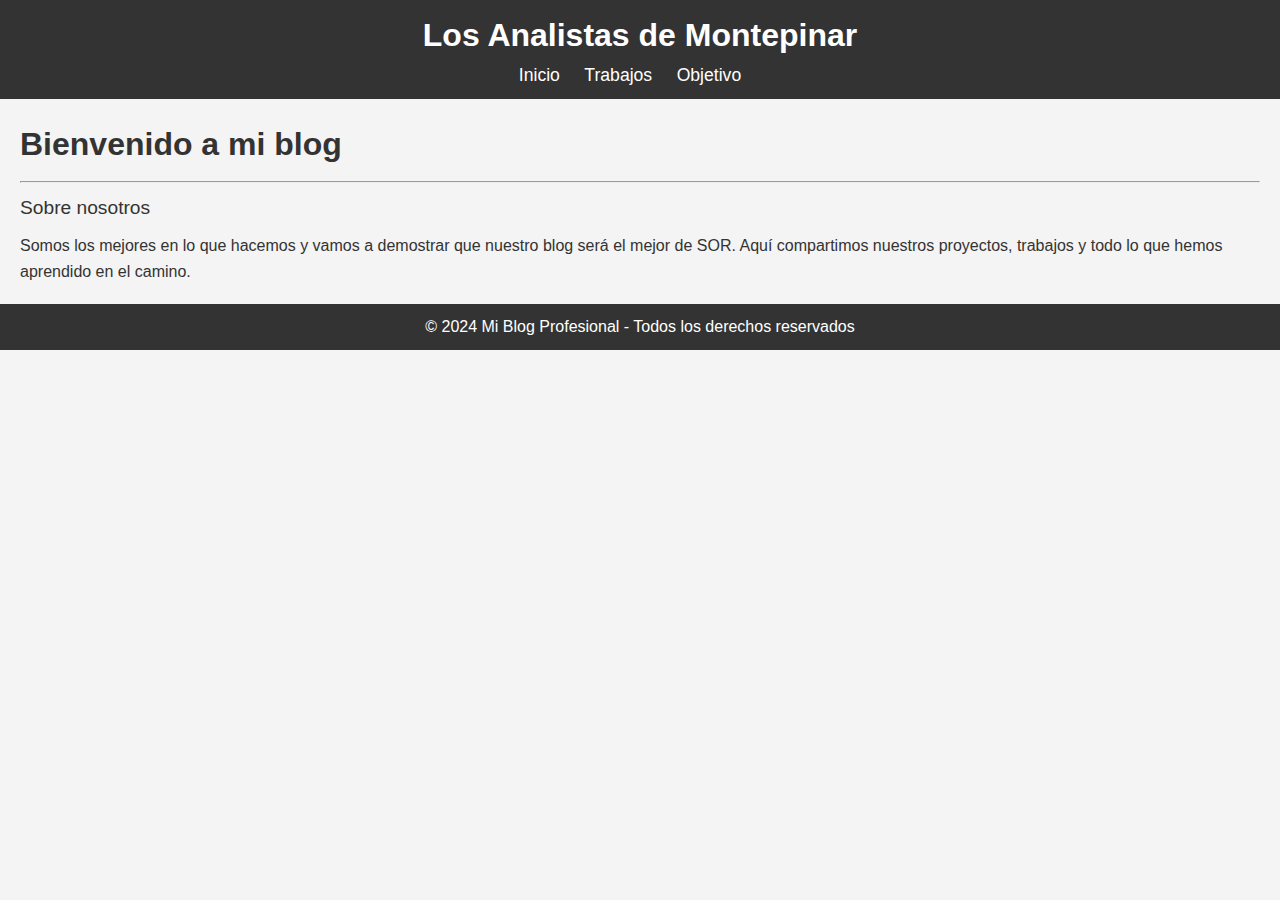
==== index.html @ 75342066 "Primera versión del sitio web" ====
<!DOCTYPE html>
<html lang="es">
<head>
    <meta charset="UTF-8">
    <meta name="viewport" content="width=device-width, initial-scale=1.0">
    <title>Mi Blog Profesional</title>
    <link rel="stylesheet" href="styles.css">
</head>
<body>
    <!-- Encabezado -->
    <header>
        <div class="logo">
            <h1>Los Analistas de Montepinar</h1>
        </div>
        <nav class="navbar">
            <ul>
                <li><a href="#" id="inicio">Inicio</a></li>
                <li><a href="#" id="trabajos">Trabajos</a></li>
                <li><a href="#" id="objetivo">Objetivo</a></li> <!-- Nuevo apartado -->
            </ul>
        </nav>
    </header>

    <!-- Contenido Principal -->
    <main>
        <section id="contenido-inicio" class="contenido-pestana">
            <h2>Bienvenido a mi blog</h2>
            <hr>
            <p class="subtitulo">Sobre nosotros</p>
            <p>Somos los mejores en lo que hacemos y vamos a demostrar que nuestro blog será el mejor de SOR. Aquí compartimos nuestros proyectos, trabajos y todo lo que hemos aprendido en el camino.</p>
        </section>

        <section id="contenido-trabajos" class="contenido-pestana">
            <h2>Trabajos de Diciembre y Enero</h2>
            <div class="calendario">
                <!-- Calendario de Diciembre -->
                <div class="mes">
                    <h3>Diciembre</h3>
                    <div class="dias">
                        <div class="dia-card" id="dia-11"><p>1</p></div>
                        <div class="dia-card" id="dia-12"><p>2</p></div>
                        <div class="dia-card" id="dia-13"><p>3</p></div>
                        <div class="dia-card" id="dia-14"><p>4</p></div>
                        <div class="dia-card" id="dia-15"><p>5</p></div>
                        <div class="dia-card" id="dia-16"><p>6</p></div>
                        <div class="dia-card" id="dia-17"><p>7</p></div>
                        <div class="dia-card" id="dia-18"><p>8</p></div>
                        <div class="dia-card" id="dia-19"><p>9</p></div>
                        <div class="dia-card" id="dia-20"><p>10</p></div>
                    </div>
                </div>

                <!-- Calendario de Enero -->
                <div class="mes">
                    <h3>Enero</h3>
                    <div class="dias">
                        <div class="dia-card" id="dia-1"><p>1</p></div>
                        <div class="dia-card" id="dia-2"><p>2</p></div>
                        <div class="dia-card" id="dia-3"><p>3</p></div>
                        <div class="dia-card" id="dia-4"><p>4</p></div>
                        <div class="dia-card" id="dia-5"><p>5</p></div>
                        <div class="dia-card" id="dia-6"><p>6</p></div>
                        <div class="dia-card" id="dia-7"><p>7</p></div>
                        <div class="dia-card" id="dia-8"><p>8</p></div>
                        <div class="dia-card" id="dia-9"><p>9</p></div>
                        <div class="dia-card" id="dia-10"><p>10</p></div>
                    </div>
                </div>
            </div>

            <div class="detalle-dia" id="detalle-dia">
                <p>Selecciona un día para ver lo que se hizo ese día.</p>
            </div>
        </section>

        <!-- Sección de Objetivo -->
        <section id="contenido-objetivo" class="contenido-pestana">
            <h2>Objetivo del Blog</h2>
            <p>El objetivo de este blog es documentar todo el proceso de aprendizaje y desarrollo dentro de los proyectos de redes y servicios, enfocándonos especialmente en los trabajos y proyectos realizados durante el curso de 'Servicios en Red'.</p>
        </section>
    </main>

    <!-- Footer -->
    <footer>
        <p>&copy; 2024 Mi Blog Profesional - Todos los derechos reservados</p>
    </footer>

    <!-- Modal para mostrar detalles de un día -->
    <div id="modal" class="modal">
        <div class="modal-content">
            <div id="detalle-modal">Cargando detalles...</div>
            <button id="cerrar-modal" class="cerrar-boton">Cerrar</button>
        </div>
    </div>

    <script>
        // Script para manejar la visibilidad de las pestañas
        document.getElementById('inicio').addEventListener('click', function() {
            mostrarPestana('contenido-inicio');
        });

        document.getElementById('trabajos').addEventListener('click', function() {
            mostrarPestana('contenido-trabajos');
        });

        document.getElementById('objetivo').addEventListener('click', function() {
            mostrarPestana('contenido-objetivo');
        });

        document.querySelectorAll('.dia-card').forEach(function(dia) {
            dia.addEventListener('click', function() {
                let diaId = this.id;
                mostrarDetalleDia(diaId);
            });
        });

        function mostrarPestana(idPestana) {
            document.querySelectorAll('.contenido-pestana').forEach(function(pestana) {
                pestana.style.display = 'none';
            });
            document.getElementById(idPestana).style.display = 'block';
        }

        function mostrarDetalleDia(diaId) {
            let detalles = {
                'dia-1': '<p>El 1 de enero, completamos el análisis del proyecto y comenzamos la planificación.</p>',
                'dia-2': '<p>El 2 de enero, avanzamos en la configuración de servidores y redes.</p>',
                'dia-3': '<p>El 3 de enero, revisamos la infraestructura y realizamos pruebas de conectividad.</p>',
                'dia-4': '<p>El 4 de enero, se implementaron las configuraciones finales en los servidores.</p>',
                'dia-5': '<p>El 5 de enero, se verificó la conectividad entre los sistemas y ajustamos parámetros.</p>',
                'dia-6': '<p>El 6 de enero, realizamos pruebas de seguridad y configuramos accesos remotos.</p>',
                'dia-11': '<p>El 1 de diciembre, comenzamos el análisis de nuevos proyectos para el nuevo año.</p>',
                'dia-20': '<p>El grupo de Analistas de Montepinar intentó hacer ping entre los equipos de cada participante.</p><img src="PING.PNG" alt="Ping entre equipos" style="width:100%; max-width:400px;"<br><p>Y no conseguimos acceder ya que no permite la conexion por ping de servidores... <br> <p>Probamos luego a filtrar en wireshark y no dejaba filtrar nada por un error en el punto de acceso</p><img src="icmp.PNG" alt="Ping entre equipos" style="width:100%; max-width:400px;"<p><br> Y tambien es importante tener la maquina virtual en adaptador puente</p><img src="puente.PNG" alt="Ping entre equipos" style="width:100%; max-width:400px;"</p>'
            };
            let detalle = detalles[diaId] || '<p>No hay detalles disponibles para este día.</p>';
            document.getElementById('detalle-modal').innerHTML = detalle;
            document.getElementById('modal').style.display = 'block';
        }

        // Cerrar el modal
        document.getElementById('cerrar-modal').addEventListener('click', function() {
            document.getElementById('modal').style.display = 'none';
        });

        // Mostrar la primera pestaña por defecto
        mostrarPestana('contenido-inicio');
    </script>
</body>
</html>
---- styles.css ----
/* Reset de márgenes y rellenos */
* {
    margin: 0;
    padding: 0;
    box-sizing: border-box;
}

/* Body y estructura general */
body {
    font-family: 'Arial', sans-serif;
    background-color: #f4f4f4;
    color: #333;
    line-height: 1.6;
}

header {
    background-color: #333;
    color: #fff;
    padding: 10px 0;
    text-align: center;
}

header .logo h1 {
    font-size: 2em;
}

nav ul {
    list-style: none;
    padding: 0;
}

nav ul li {
    display: inline;
    margin-right: 20px;
}

nav ul li a {
    color: #fff;
    text-decoration: none;
    font-size: 1.1em;
}

main {
    margin: 20px;
}

h2 {
    font-size: 2em;
    margin-bottom: 10px;
}

.subtitulo {
    font-size: 1.2em;
    margin: 10px 0;
}

/* Contenido principal */
.contenido-pestana {
    display: none;
}

#contenido-inicio {
    display: block;
}

/* Calendario */
.calendario {
    display: flex;
    justify-content: space-around;
    margin-top: 20px;
}

.mes {
    width: 45%;
}

.dias {
    display: grid;
    grid-template-columns: repeat(5, 1fr);
    gap: 10px;
}

.dia-card {
    background-color: #fff;
    border: 1px solid #ddd;
    padding: 10px;
    text-align: center;
    cursor: pointer;
    transition: background-color 0.3s;
}

.dia-card:hover {
    background-color: #f0f0f0;
}

/* Detalle del día */
.detalle-dia {
    margin-top: 20px;
    padding: 20px;
    background-color: #fff;
    border-radius: 5px;
    border: 1px solid #ddd;
}

/* Modal */
.modal {
    display: none;
    position: fixed;
    top: 0;
    left: 0;
    width: 100%;
    height: 100%;
    background-color: rgba(0, 0, 0, 0.5);
    justify-content: center;
    align-items: center;
}

.modal-content {
    background-color: white;
    padding: 20px;
    border-radius: 10px;
    max-width: 600px;
    width: 90%;
    max-height: 80%;
    overflow-y: auto; /* Agregar barra de desplazamiento */
}

.cerrar-boton {
    display: block;
    margin: 10px auto 0;
    padding: 10px;
    background-color: #333;
    color: white;
    border: none;
    cursor: pointer;
}

.cerrar-boton:hover {
    background-color: #450505;
}

/* Footer */
footer {
    background-color: #333;
    color: #fff;
    text-align: center;
    padding: 10px 0;
    margin-top: 20px;
}
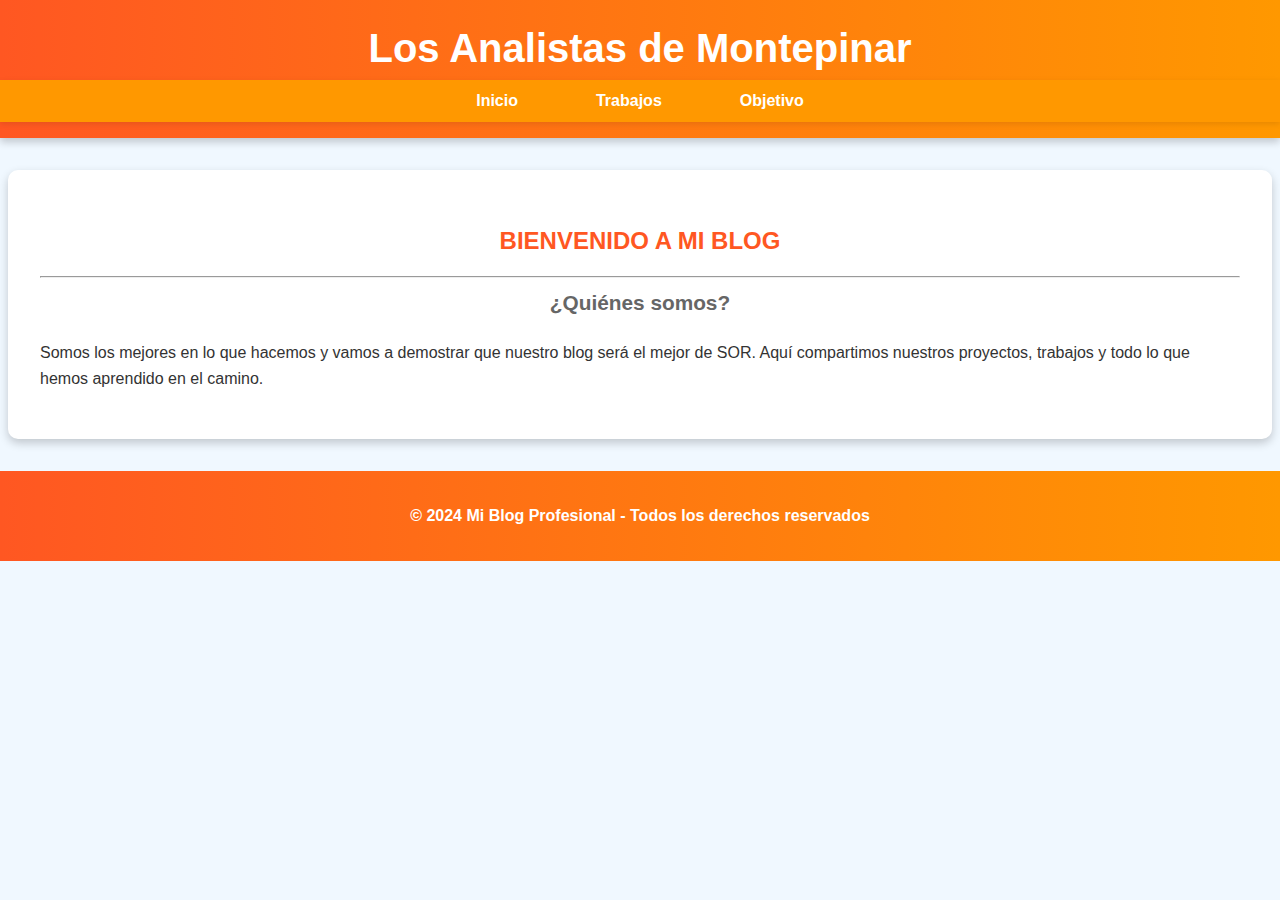
==== commit 9042ab4c: "Add files via upload" ====
--- a/index.html
+++ b/index.html
@@ -1,149 +1,149 @@
-<!DOCTYPE html>
-<html lang="es">
-<head>
-    <meta charset="UTF-8">
-    <meta name="viewport" content="width=device-width, initial-scale=1.0">
-    <title>Mi Blog Profesional</title>
-    <link rel="stylesheet" href="styles.css">
-</head>
-<body>
-    <!-- Encabezado -->
-    <header>
-        <div class="logo">
-            <h1>Los Analistas de Montepinar</h1>
-        </div>
-        <nav class="navbar">
-            <ul>
-                <li><a href="#" id="inicio">Inicio</a></li>
-                <li><a href="#" id="trabajos">Trabajos</a></li>
-                <li><a href="#" id="objetivo">Objetivo</a></li> <!-- Nuevo apartado -->
-            </ul>
-        </nav>
-    </header>
-
-    <!-- Contenido Principal -->
-    <main>
-        <section id="contenido-inicio" class="contenido-pestana">
-            <h2>Bienvenido a mi blog</h2>
-            <hr>
-            <p class="subtitulo">Sobre nosotros</p>
-            <p>Somos los mejores en lo que hacemos y vamos a demostrar que nuestro blog será el mejor de SOR. Aquí compartimos nuestros proyectos, trabajos y todo lo que hemos aprendido en el camino.</p>
-        </section>
-
-        <section id="contenido-trabajos" class="contenido-pestana">
-            <h2>Trabajos de Diciembre y Enero</h2>
-            <div class="calendario">
-                <!-- Calendario de Diciembre -->
-                <div class="mes">
-                    <h3>Diciembre</h3>
-                    <div class="dias">
-                        <div class="dia-card" id="dia-11"><p>1</p></div>
-                        <div class="dia-card" id="dia-12"><p>2</p></div>
-                        <div class="dia-card" id="dia-13"><p>3</p></div>
-                        <div class="dia-card" id="dia-14"><p>4</p></div>
-                        <div class="dia-card" id="dia-15"><p>5</p></div>
-                        <div class="dia-card" id="dia-16"><p>6</p></div>
-                        <div class="dia-card" id="dia-17"><p>7</p></div>
-                        <div class="dia-card" id="dia-18"><p>8</p></div>
-                        <div class="dia-card" id="dia-19"><p>9</p></div>
-                        <div class="dia-card" id="dia-20"><p>10</p></div>
-                    </div>
-                </div>
-
-                <!-- Calendario de Enero -->
-                <div class="mes">
-                    <h3>Enero</h3>
-                    <div class="dias">
-                        <div class="dia-card" id="dia-1"><p>1</p></div>
-                        <div class="dia-card" id="dia-2"><p>2</p></div>
-                        <div class="dia-card" id="dia-3"><p>3</p></div>
-                        <div class="dia-card" id="dia-4"><p>4</p></div>
-                        <div class="dia-card" id="dia-5"><p>5</p></div>
-                        <div class="dia-card" id="dia-6"><p>6</p></div>
-                        <div class="dia-card" id="dia-7"><p>7</p></div>
-                        <div class="dia-card" id="dia-8"><p>8</p></div>
-                        <div class="dia-card" id="dia-9"><p>9</p></div>
-                        <div class="dia-card" id="dia-10"><p>10</p></div>
-                    </div>
-                </div>
-            </div>
-
-            <div class="detalle-dia" id="detalle-dia">
-                <p>Selecciona un día para ver lo que se hizo ese día.</p>
-            </div>
-        </section>
-
-        <!-- Sección de Objetivo -->
-        <section id="contenido-objetivo" class="contenido-pestana">
-            <h2>Objetivo del Blog</h2>
-            <p>El objetivo de este blog es documentar todo el proceso de aprendizaje y desarrollo dentro de los proyectos de redes y servicios, enfocándonos especialmente en los trabajos y proyectos realizados durante el curso de 'Servicios en Red'.</p>
-        </section>
-    </main>
-
-    <!-- Footer -->
-    <footer>
-        <p>&copy; 2024 Mi Blog Profesional - Todos los derechos reservados</p>
-    </footer>
-
-    <!-- Modal para mostrar detalles de un día -->
-    <div id="modal" class="modal">
-        <div class="modal-content">
-            <div id="detalle-modal">Cargando detalles...</div>
-            <button id="cerrar-modal" class="cerrar-boton">Cerrar</button>
-        </div>
-    </div>
-
-    <script>
-        // Script para manejar la visibilidad de las pestañas
-        document.getElementById('inicio').addEventListener('click', function() {
-            mostrarPestana('contenido-inicio');
-        });
-
-        document.getElementById('trabajos').addEventListener('click', function() {
-            mostrarPestana('contenido-trabajos');
-        });
-
-        document.getElementById('objetivo').addEventListener('click', function() {
-            mostrarPestana('contenido-objetivo');
-        });
-
-        document.querySelectorAll('.dia-card').forEach(function(dia) {
-            dia.addEventListener('click', function() {
-                let diaId = this.id;
-                mostrarDetalleDia(diaId);
-            });
-        });
-
-        function mostrarPestana(idPestana) {
-            document.querySelectorAll('.contenido-pestana').forEach(function(pestana) {
-                pestana.style.display = 'none';
-            });
-            document.getElementById(idPestana).style.display = 'block';
-        }
-
-        function mostrarDetalleDia(diaId) {
-            let detalles = {
-                'dia-1': '<p>El 1 de enero, completamos el análisis del proyecto y comenzamos la planificación.</p>',
-                'dia-2': '<p>El 2 de enero, avanzamos en la configuración de servidores y redes.</p>',
-                'dia-3': '<p>El 3 de enero, revisamos la infraestructura y realizamos pruebas de conectividad.</p>',
-                'dia-4': '<p>El 4 de enero, se implementaron las configuraciones finales en los servidores.</p>',
-                'dia-5': '<p>El 5 de enero, se verificó la conectividad entre los sistemas y ajustamos parámetros.</p>',
-                'dia-6': '<p>El 6 de enero, realizamos pruebas de seguridad y configuramos accesos remotos.</p>',
-                'dia-11': '<p>El 1 de diciembre, comenzamos el análisis de nuevos proyectos para el nuevo año.</p>',
-                'dia-20': '<p>El grupo de Analistas de Montepinar intentó hacer ping entre los equipos de cada participante.</p><img src="PING.PNG" alt="Ping entre equipos" style="width:100%; max-width:400px;"<br><p>Y no conseguimos acceder ya que no permite la conexion por ping de servidores... <br> <p>Probamos luego a filtrar en wireshark y no dejaba filtrar nada por un error en el punto de acceso</p><img src="icmp.PNG" alt="Ping entre equipos" style="width:100%; max-width:400px;"<p><br> Y tambien es importante tener la maquina virtual en adaptador puente</p><img src="puente.PNG" alt="Ping entre equipos" style="width:100%; max-width:400px;"</p>'
-            };
-            let detalle = detalles[diaId] || '<p>No hay detalles disponibles para este día.</p>';
-            document.getElementById('detalle-modal').innerHTML = detalle;
-            document.getElementById('modal').style.display = 'block';
-        }
-
-        // Cerrar el modal
-        document.getElementById('cerrar-modal').addEventListener('click', function() {
-            document.getElementById('modal').style.display = 'none';
-        });
-
-        // Mostrar la primera pestaña por defecto
-        mostrarPestana('contenido-inicio');
-    </script>
-</body>
-</html>
+<!DOCTYPE html>
+<html lang="es">
+<head>
+    <meta charset="UTF-8">
+    <meta name="viewport" content="width=device-width, initial-scale=1.0">
+    <title>Mi Blog Profesional</title>
+    <link rel="stylesheet" href="styles.css">
+</head>
+<body>
+    <!-- Encabezado -->
+    <header>
+        <div class="logo">
+            <h1>Los Analistas de Montepinar</h1>
+        </div>
+        <nav class="navbar">
+            <ul>
+                <li><a href="#" id="inicio">Inicio</a></li>
+                <li><a href="#" id="trabajos">Trabajos</a></li>
+                <li><a href="#" id="objetivo">Objetivo</a></li>
+            </ul>
+        </nav>
+    </header>
+
+    <!-- Contenido Principal -->
+    <main>
+        <section id="contenido-inicio" class="contenido-pestana">
+            <h2>Bienvenido a mi blog</h2>
+            <hr>
+            <p class="subtitulo">¿Quiénes somos?</p>
+            <p>Somos los mejores en lo que hacemos y vamos a demostrar que nuestro blog será el mejor de SOR. Aquí compartimos nuestros proyectos, trabajos y todo lo que hemos aprendido en el camino.</p>
+        </section>
+
+        <section id="contenido-trabajos" class="contenido-pestana">
+            <h2>Trabajos de Diciembre y Enero</h2>
+            <div class="calendario">
+                <!-- Calendario de Diciembre -->
+                <div class="mes">
+                    <h3>Diciembre</h3>
+                    <div class="dias">
+                        <div class="dia-card" id="dia-11"><p>1</p></div>
+                        <div class="dia-card" id="dia-12"><p>2</p></div>
+                        <div class="dia-card" id="dia-13"><p>3</p></div>
+                        <div class="dia-card" id="dia-14"><p>4</p></div>
+                        <div class="dia-card" id="dia-15"><p>5</p></div>
+                        <div class="dia-card" id="dia-16"><p>6</p></div>
+                        <div class="dia-card" id="dia-17"><p>7</p></div>
+                        <div class="dia-card" id="dia-18"><p>8</p></div>
+                        <div class="dia-card" id="dia-19"><p>9</p></div>
+                        <div class="dia-card" id="dia-20"><p>10</p></div>
+                    </div>
+                </div>
+
+                <!-- Calendario de Enero -->
+                <div class="mes">
+                    <h3>Enero</h3>
+                    <div class="dias">
+                        <div class="dia-card" id="dia-1"><p>1</p></div>
+                        <div class="dia-card" id="dia-2"><p>2</p></div>
+                        <div class="dia-card" id="dia-3"><p>3</p></div>
+                        <div class="dia-card" id="dia-4"><p>4</p></div>
+                        <div class="dia-card" id="dia-5"><p>5</p></div>
+                        <div class="dia-card" id="dia-6"><p>6</p></div>
+                        <div class="dia-card" id="dia-7"><p>7</p></div>
+                        <div class="dia-card" id="dia-8"><p>8</p></div>
+                        <div class="dia-card" id="dia-9"><p>9</p></div>
+                        <div class="dia-card" id="dia-10"><p>10</p></div>
+                    </div>
+                </div>
+            </div>
+
+            <div class="detalle-dia" id="detalle-dia">
+                <p>Selecciona un día para ver lo que se hizo ese día.</p>
+            </div>
+        </section>
+
+        <!-- Sección de Objetivo -->
+        <section id="contenido-objetivo" class="contenido-pestana">
+            <h2>Objetivo del Blog</h2>
+            <p>El objetivo de este blog es documentar todo el proceso de aprendizaje y desarrollo dentro de los proyectos de redes y servicios, enfocándonos especialmente en los trabajos y proyectos realizados durante el curso de 'Servicios en Red'.</p>
+        </section>
+    </main>
+
+    <!-- Footer -->
+    <footer>
+        <p>&copy; 2024 Mi Blog Profesional - Todos los derechos reservados</p>
+    </footer>
+
+    <!-- Modal para mostrar detalles de un día -->
+    <div id="modal" class="modal">
+        <div class="modal-content">
+            <div id="detalle-modal">Cargando detalles...</div>
+            <button id="cerrar-modal" class="cerrar-boton">Cerrar</button>
+        </div>
+    </div>
+
+    <script>
+        // Script para manejar la visibilidad de las pestañas
+        document.getElementById('inicio').addEventListener('click', function() {
+            mostrarPestana('contenido-inicio');
+        });
+
+        document.getElementById('trabajos').addEventListener('click', function() {
+            mostrarPestana('contenido-trabajos');
+        });
+
+        document.getElementById('objetivo').addEventListener('click', function() {
+            mostrarPestana('contenido-objetivo');
+        });
+
+        document.querySelectorAll('.dia-card').forEach(function(dia) {
+            dia.addEventListener('click', function() {
+                let diaId = this.id;
+                mostrarDetalleDia(diaId);
+            });
+        });
+
+        function mostrarPestana(idPestana) {
+            document.querySelectorAll('.contenido-pestana').forEach(function(pestana) {
+                pestana.style.display = 'none';
+            });
+            document.getElementById(idPestana).style.display = 'block';
+        }
+
+        function mostrarDetalleDia(diaId) {
+            let detalles = {
+                'dia-1': '<p>El 1 de enero, completamos el análisis del proyecto y comenzamos la planificación.</p>',
+                'dia-2': '<p>El 2 de enero, avanzamos en la configuración de servidores y redes.</p>',
+                'dia-3': '<p>El 3 de enero, revisamos la infraestructura y realizamos pruebas de conectividad.</p>',
+                'dia-4': '<p>El 4 de enero, se implementaron las configuraciones finales en los servidores.</p>',
+                'dia-5': '<p>El 5 de enero, se verificó la conectividad entre los sistemas y ajustamos parámetros.</p>',
+                'dia-6': '<p>El 6 de enero, realizamos pruebas de seguridad y configuramos accesos remotos.</p>',
+                'dia-11': '<p>El 1 de diciembre, comenzamos el análisis de nuevos proyectos para el nuevo año.</p>',
+                'dia-20': '<p>El grupo de Analistas de Montepinar intentó hacer ping entre los equipos de cada participante.</p><img src="PING.PNG" alt="Ping entre equipos" style="width:100%; max-width:400px;"><br><p>No conseguimos acceder ya que no permite la conexión por ping de servidores...</p><br><p>Probamos luego a filtrar en Wireshark y no dejaba filtrar nada por un error en el punto de acceso.</p><img src="icmp.PNG" alt="Ping entre equipos" style="width:100%; max-width:400px;"><br><p>Es importante tener la máquina virtual en adaptador puente.</p><img src="puente.PNG" alt="Ping entre equipos" style="width:100%; max-width:400px;">'
+            };
+            let detalle = detalles[diaId] || '<p>No hay detalles disponibles para este día.</p>';
+            document.getElementById('detalle-modal').innerHTML = detalle;
+            document.getElementById('modal').style.display = 'block';
+        }
+
+        // Cerrar el modal
+        document.getElementById('cerrar-modal').addEventListener('click', function() {
+            document.getElementById('modal').style.display = 'none';
+        });
+
+        // Mostrar la primera pestaña por defecto
+        mostrarPestana('contenido-inicio');
+    </script>
+</body>
+</html>
--- a/styles.css
+++ b/styles.css
@@ -1,149 +1,195 @@
-/* Reset de márgenes y rellenos */
-* {
-    margin: 0;
-    padding: 0;
-    box-sizing: border-box;
-}
-
-/* Body y estructura general */
-body {
-    font-family: 'Arial', sans-serif;
-    background-color: #f4f4f4;
-    color: #333;
-    line-height: 1.6;
-}
-
-header {
-    background-color: #333;
-    color: #fff;
-    padding: 10px 0;
-    text-align: center;
-}
-
-header .logo h1 {
-    font-size: 2em;
-}
-
-nav ul {
-    list-style: none;
-    padding: 0;
-}
-
-nav ul li {
-    display: inline;
-    margin-right: 20px;
-}
-
-nav ul li a {
-    color: #fff;
-    text-decoration: none;
-    font-size: 1.1em;
-}
-
-main {
-    margin: 20px;
-}
-
-h2 {
-    font-size: 2em;
-    margin-bottom: 10px;
-}
-
-.subtitulo {
-    font-size: 1.2em;
-    margin: 10px 0;
-}
-
-/* Contenido principal */
-.contenido-pestana {
-    display: none;
-}
-
-#contenido-inicio {
-    display: block;
-}
-
-/* Calendario */
-.calendario {
-    display: flex;
-    justify-content: space-around;
-    margin-top: 20px;
-}
-
-.mes {
-    width: 45%;
-}
-
-.dias {
-    display: grid;
-    grid-template-columns: repeat(5, 1fr);
-    gap: 10px;
-}
-
-.dia-card {
-    background-color: #fff;
-    border: 1px solid #ddd;
-    padding: 10px;
-    text-align: center;
-    cursor: pointer;
-    transition: background-color 0.3s;
-}
-
-.dia-card:hover {
-    background-color: #f0f0f0;
-}
-
-/* Detalle del día */
-.detalle-dia {
-    margin-top: 20px;
-    padding: 20px;
-    background-color: #fff;
-    border-radius: 5px;
-    border: 1px solid #ddd;
-}
-
-/* Modal */
-.modal {
-    display: none;
-    position: fixed;
-    top: 0;
-    left: 0;
-    width: 100%;
-    height: 100%;
-    background-color: rgba(0, 0, 0, 0.5);
-    justify-content: center;
-    align-items: center;
-}
-
-.modal-content {
-    background-color: white;
-    padding: 20px;
-    border-radius: 10px;
-    max-width: 600px;
-    width: 90%;
-    max-height: 80%;
-    overflow-y: auto; /* Agregar barra de desplazamiento */
-}
-
-.cerrar-boton {
-    display: block;
-    margin: 10px auto 0;
-    padding: 10px;
-    background-color: #333;
-    color: white;
-    border: none;
-    cursor: pointer;
-}
-
-.cerrar-boton:hover {
-    background-color: #450505;
-}
-
-/* Footer */
-footer {
-    background-color: #333;
-    color: #fff;
-    text-align: center;
-    padding: 10px 0;
-    margin-top: 20px;
-}
+/* Estilos generales */
+body {
+    font-family: 'Roboto', sans-serif;
+    margin: 0;
+    padding: 0;
+    line-height: 1.6;
+    background-color: #f0f8ff;
+    color: #333;
+}
+
+header {
+    background: linear-gradient(90deg, #ff5722, #ff9800);
+    color: #fff;
+    padding: 1rem 0;
+    text-align: center;
+    box-shadow: 0 4px 8px rgba(0, 0, 0, 0.2);
+}
+
+header .logo h1 {
+    margin: 0;
+    font-size: 2.5rem;
+    font-weight: bold;
+}
+
+.navbar ul {
+    list-style: none;
+    padding: 0;
+    margin: 0;
+    display: flex;
+    justify-content: center;
+    background-color: #ff9800;
+    box-shadow: 0 2px 6px rgba(0, 0, 0, 0.1);
+}
+
+.navbar ul li {
+    margin: 0 15px;
+}
+
+.navbar ul li a {
+    text-decoration: none;
+    color: #fff;
+    padding: 0.5rem 1.5rem;
+    display: block;
+    border-radius: 30px;
+    font-weight: bold;
+    transition: background-color 0.3s, transform 0.2s;
+}
+
+.navbar ul li a:hover {
+    background-color: #ff5722;
+    transform: scale(1.1);
+}
+
+/* Contenido principal */
+main {
+    padding: 2rem;
+    background-color: #fff;
+    margin: 2rem auto;
+    max-width: 1200px;
+    border-radius: 10px;
+    box-shadow: 0 4px 10px rgba(0, 0, 0, 0.2);
+}
+
+h2 {
+    color: #ff5722;
+    margin-bottom: 1rem;
+    text-align: center;
+    text-transform: uppercase;
+    font-weight: bold;
+}
+
+.subtitulo {
+    font-size: 1.3rem;
+    font-weight: bold;
+    color: #666;
+    margin-top: 0.5rem;
+    text-align: center;
+}
+
+/* Calendarios */
+.calendario {
+    display: flex;
+    justify-content: space-around;
+    margin-top: 2rem;
+}
+
+.mes {
+    background: linear-gradient(180deg, #ffe0b2, #fff3e0);
+    padding: 1rem;
+    border: 1px solid #ffc107;
+    border-radius: 10px;
+    box-shadow: 0 2px 6px rgba(0, 0, 0, 0.1);
+    text-align: center;
+}
+
+.mes h3 {
+    color: #ff9800;
+    font-size: 1.5rem;
+    margin-bottom: 1rem;
+}
+
+.dias {
+    display: grid;
+    grid-template-columns: repeat(5, 1fr);
+    gap: 10px;
+}
+
+.dia-card {
+    background-color: #fff;
+    border: 2px solid #ffc107;
+    border-radius: 10px;
+    text-align: center;
+    padding: 15px;
+    font-weight: bold;
+    color: #ff5722;
+    cursor: pointer;
+    transition: background-color 0.3s, transform 0.2s;
+    box-shadow: 0 2px 4px rgba(0, 0, 0, 0.1);
+}
+
+.dia-card:hover {
+    background-color: #ffe0b2;
+    transform: scale(1.1);
+    box-shadow: 0 4px 8px rgba(0, 0, 0, 0.2);
+}
+
+.detalle-dia {
+    margin-top: 2rem;
+    padding: 1.5rem;
+    background-color: #fff;
+    border: 2px solid #ff9800;
+    border-radius: 10px;
+    box-shadow: 0 2px 6px rgba(0, 0, 0, 0.1);
+}
+
+/* Footer */
+footer {
+    text-align: center;
+    padding: 1rem;
+    background: linear-gradient(90deg, #ff5722, #ff9800);
+    color: #fff;
+    margin-top: 2rem;
+    font-weight: bold;
+}
+.logo-img {
+    max-width: 1080px;  /* Cambia este valor para hacer el logo más pequeño */
+    height: auto;  /* Mantiene la proporción del logo */
+}
+/* Modal */
+.modal {
+    display: none;
+    position: absolute;
+    top: 0;
+    left: 0;
+    width: 100%;
+    height: 100%;
+    background-color: rgba(0, 0, 0, 0.7);
+    justify-content: center; /* Centrado horizontal */
+    align-items: center;    /* Centrado vertical */
+    z-index: 1000;
+}
+
+/* Contenido del modal */
+.modal-content {
+    background-color: #fff;
+    padding: 2rem;
+    border-radius: 15px;
+    text-align: center;
+    box-shadow: 0 4px 10px rgba(0, 0, 0, 0.3);
+    max-width: 500px;
+    width: 90%;
+    max-height: 80vh; /* Limita la altura del modal para evitar que se extienda más allá de la pantalla */
+    overflow-y: auto; /* Permite desplazamiento si el contenido es largo */
+}
+
+/* Botón para cerrar el modal */
+.cerrar-boton {
+    background-color: #ff5722;
+    color: #fff;
+    border: none;
+    padding: 0.5rem 1.5rem;
+    border-radius: 30px;
+    cursor: pointer;
+    margin-top: 1rem;
+    font-weight: bold;
+    transition: background-color 0.3s;
+}
+
+.cerrar-boton:hover {
+    background-color: #e64a19;
+}
+.modal-content {
+    margin: auto; /* Esto asegura que el contenido se centre en su contenedor */
+    margin-top: 1rem;
+}
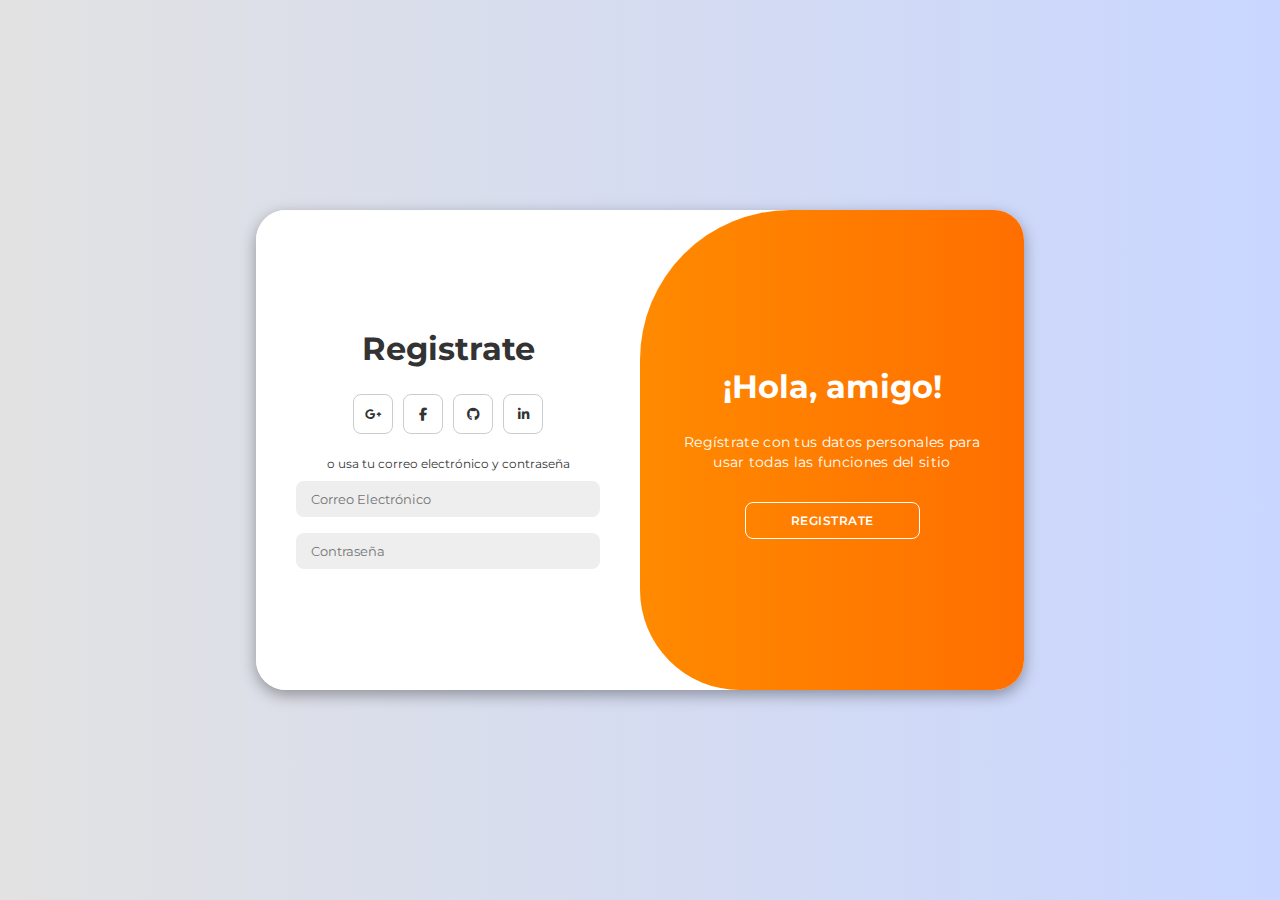
==== commit afc27617: "Add files via upload" ====
--- a/index.html
+++ b/index.html
@@ -1,149 +1,82 @@
-<!DOCTYPE html>
-<html lang="es">
-<head>
-    <meta charset="UTF-8">
-    <meta name="viewport" content="width=device-width, initial-scale=1.0">
-    <title>Mi Blog Profesional</title>
-    <link rel="stylesheet" href="styles.css">
-</head>
-<body>
-    <!-- Encabezado -->
-    <header>
-        <div class="logo">
-            <h1>Los Analistas de Montepinar</h1>
-        </div>
-        <nav class="navbar">
-            <ul>
-                <li><a href="#" id="inicio">Inicio</a></li>
-                <li><a href="#" id="trabajos">Trabajos</a></li>
-                <li><a href="#" id="objetivo">Objetivo</a></li>
-            </ul>
-        </nav>
-    </header>
-
-    <!-- Contenido Principal -->
-    <main>
-        <section id="contenido-inicio" class="contenido-pestana">
-            <h2>Bienvenido a mi blog</h2>
-            <hr>
-            <p class="subtitulo">¿Quiénes somos?</p>
-            <p>Somos los mejores en lo que hacemos y vamos a demostrar que nuestro blog será el mejor de SOR. Aquí compartimos nuestros proyectos, trabajos y todo lo que hemos aprendido en el camino.</p>
-        </section>
-
-        <section id="contenido-trabajos" class="contenido-pestana">
-            <h2>Trabajos de Diciembre y Enero</h2>
-            <div class="calendario">
-                <!-- Calendario de Diciembre -->
-                <div class="mes">
-                    <h3>Diciembre</h3>
-                    <div class="dias">
-                        <div class="dia-card" id="dia-11"><p>1</p></div>
-                        <div class="dia-card" id="dia-12"><p>2</p></div>
-                        <div class="dia-card" id="dia-13"><p>3</p></div>
-                        <div class="dia-card" id="dia-14"><p>4</p></div>
-                        <div class="dia-card" id="dia-15"><p>5</p></div>
-                        <div class="dia-card" id="dia-16"><p>6</p></div>
-                        <div class="dia-card" id="dia-17"><p>7</p></div>
-                        <div class="dia-card" id="dia-18"><p>8</p></div>
-                        <div class="dia-card" id="dia-19"><p>9</p></div>
-                        <div class="dia-card" id="dia-20"><p>10</p></div>
-                    </div>
-                </div>
-
-                <!-- Calendario de Enero -->
-                <div class="mes">
-                    <h3>Enero</h3>
-                    <div class="dias">
-                        <div class="dia-card" id="dia-1"><p>1</p></div>
-                        <div class="dia-card" id="dia-2"><p>2</p></div>
-                        <div class="dia-card" id="dia-3"><p>3</p></div>
-                        <div class="dia-card" id="dia-4"><p>4</p></div>
-                        <div class="dia-card" id="dia-5"><p>5</p></div>
-                        <div class="dia-card" id="dia-6"><p>6</p></div>
-                        <div class="dia-card" id="dia-7"><p>7</p></div>
-                        <div class="dia-card" id="dia-8"><p>8</p></div>
-                        <div class="dia-card" id="dia-9"><p>9</p></div>
-                        <div class="dia-card" id="dia-10"><p>10</p></div>
-                    </div>
-                </div>
-            </div>
-
-            <div class="detalle-dia" id="detalle-dia">
-                <p>Selecciona un día para ver lo que se hizo ese día.</p>
-            </div>
-        </section>
-
-        <!-- Sección de Objetivo -->
-        <section id="contenido-objetivo" class="contenido-pestana">
-            <h2>Objetivo del Blog</h2>
-            <p>El objetivo de este blog es documentar todo el proceso de aprendizaje y desarrollo dentro de los proyectos de redes y servicios, enfocándonos especialmente en los trabajos y proyectos realizados durante el curso de 'Servicios en Red'.</p>
-        </section>
-    </main>
-
-    <!-- Footer -->
-    <footer>
-        <p>&copy; 2024 Mi Blog Profesional - Todos los derechos reservados</p>
-    </footer>
-
-    <!-- Modal para mostrar detalles de un día -->
-    <div id="modal" class="modal">
-        <div class="modal-content">
-            <div id="detalle-modal">Cargando detalles...</div>
-            <button id="cerrar-modal" class="cerrar-boton">Cerrar</button>
-        </div>
-    </div>
-
-    <script>
-        // Script para manejar la visibilidad de las pestañas
-        document.getElementById('inicio').addEventListener('click', function() {
-            mostrarPestana('contenido-inicio');
-        });
-
-        document.getElementById('trabajos').addEventListener('click', function() {
-            mostrarPestana('contenido-trabajos');
-        });
-
-        document.getElementById('objetivo').addEventListener('click', function() {
-            mostrarPestana('contenido-objetivo');
-        });
-
-        document.querySelectorAll('.dia-card').forEach(function(dia) {
-            dia.addEventListener('click', function() {
-                let diaId = this.id;
-                mostrarDetalleDia(diaId);
-            });
-        });
-
-        function mostrarPestana(idPestana) {
-            document.querySelectorAll('.contenido-pestana').forEach(function(pestana) {
-                pestana.style.display = 'none';
-            });
-            document.getElementById(idPestana).style.display = 'block';
-        }
-
-        function mostrarDetalleDia(diaId) {
-            let detalles = {
-                'dia-1': '<p>El 1 de enero, completamos el análisis del proyecto y comenzamos la planificación.</p>',
-                'dia-2': '<p>El 2 de enero, avanzamos en la configuración de servidores y redes.</p>',
-                'dia-3': '<p>El 3 de enero, revisamos la infraestructura y realizamos pruebas de conectividad.</p>',
-                'dia-4': '<p>El 4 de enero, se implementaron las configuraciones finales en los servidores.</p>',
-                'dia-5': '<p>El 5 de enero, se verificó la conectividad entre los sistemas y ajustamos parámetros.</p>',
-                'dia-6': '<p>El 6 de enero, realizamos pruebas de seguridad y configuramos accesos remotos.</p>',
-                'dia-11': '<p>El 1 de diciembre, comenzamos el análisis de nuevos proyectos para el nuevo año.</p>',
-                'dia-20': '<p>El grupo de Analistas de Montepinar intentó hacer ping entre los equipos de cada participante.</p><img src="PING.PNG" alt="Ping entre equipos" style="width:100%; max-width:400px;"><br><p>No conseguimos acceder ya que no permite la conexión por ping de servidores...</p><br><p>Probamos luego a filtrar en Wireshark y no dejaba filtrar nada por un error en el punto de acceso.</p><img src="icmp.PNG" alt="Ping entre equipos" style="width:100%; max-width:400px;"><br><p>Es importante tener la máquina virtual en adaptador puente.</p><img src="puente.PNG" alt="Ping entre equipos" style="width:100%; max-width:400px;">'
-            };
-            let detalle = detalles[diaId] || '<p>No hay detalles disponibles para este día.</p>';
-            document.getElementById('detalle-modal').innerHTML = detalle;
-            document.getElementById('modal').style.display = 'block';
-        }
-
-        // Cerrar el modal
-        document.getElementById('cerrar-modal').addEventListener('click', function() {
-            document.getElementById('modal').style.display = 'none';
-        });
-
-        // Mostrar la primera pestaña por defecto
-        mostrarPestana('contenido-inicio');
-    </script>
-</body>
-</html>
+<!DOCTYPE html>
+<html lang="es">
+<head>
+    <meta charset="UTF-8">
+    <meta name="viewport" content="width=device-width, initial-scale=1.0">
+    <title>Sign Up</title>
+    <link rel="stylesheet" href="styles.css">
+</head>
+<body>
+    <div class="signup-container">
+        <form id="signup-form">
+            <!DOCTYPE html>
+            <html lang="es">
+            
+            <head>
+                <meta charset="UTF-8">
+                <meta name="viewport" content="width=device-width, initial-scale=1.0">
+                <link rel="stylesheet" href="https://cdnjs.cloudflare.com/ajax/libs/font-awesome/6.4.2/css/all.min.css">
+                <link rel="stylesheet" href="style.css">
+                <title>Página de Inicio de Sesión Moderna | AsmrProg</title>
+            </head>
+            
+            <body>
+            
+                <div class="container" id="container">
+                    <div class="form-container sign-up">
+                        <form>
+                            <h1>Crear Cuenta</h1>
+                            <div class="social-icons">
+                                <a href="#" class="icon"><i class="fa-brands fa-google-plus-g"></i></a>
+                                <a href="#" class="icon"><i class="fa-brands fa-facebook-f"></i></a>
+                                <a href="#" class="icon"><i class="fa-brands fa-github"></i></a>
+                                <a href="#" class="icon"><i class="fa-brands fa-linkedin-in"></i></a>
+                            </div>
+                            <span>o usa tu correo electrónico para registrarte</span>
+                            <input type="text" placeholder="Nombre">
+                            <input type="email" placeholder="Correo Electrónico">
+                            <input type="password" placeholder="Contraseña">
+                            <button>Registrarse</button>
+                        </form>
+                    </div>
+                    <div class="form-container sign-in">
+                        <form>
+                            <h1>Registrate</h1>
+                            <div class="social-icons">
+                                <a href="#" class="icon"><i class="fa-brands fa-google-plus-g"></i></a>
+                                <a href="#" class="icon"><i class="fa-brands fa-facebook-f"></i></a>
+                                <a href="#" class="icon"><i class="fa-brands fa-github"></i></a>
+                                <a href="#" class="icon"><i class="fa-brands fa-linkedin-in"></i></a>
+                            </div>
+                            <span>o usa tu correo electrónico y contraseña</span>
+                            <input type="email" placeholder="Correo Electrónico">
+                            <input type="password" placeholder="Contraseña">
+                           
+                        </form>
+                    </div>
+                    <div class="toggle-container">
+                        <div class="toggle">
+                            <div class="toggle-panel toggle-left">
+                                <h1>¡Bienvenido de nuevo!</h1>
+                                <p>Ingresa tus datos personales para usar todas las funciones del sitio</p>
+                               
+                            </div>
+                            <div class="toggle-panel toggle-right">
+                                <h1>¡Hola, amigo!</h1>
+                                <p>Regístrate con tus datos personales para usar todas las funciones del sitio</p>
+                                <button class="hidden" id="register">Registrate</button>
+                            </div>
+                        </div>
+                    </div>
+                </div>
+            
+                <script src="script.js"></script>
+            </body>
+            
+            </html>
+            
+    </div>
+
+    <script src="signup.js"></script>
+</body>
+</html>
--- a/styles.css
+++ b/styles.css
@@ -1,195 +1,195 @@
-/* Estilos generales */
-body {
-    font-family: 'Roboto', sans-serif;
-    margin: 0;
-    padding: 0;
-    line-height: 1.6;
-    background-color: #f0f8ff;
-    color: #333;
-}
-
-header {
-    background: linear-gradient(90deg, #ff5722, #ff9800);
-    color: #fff;
-    padding: 1rem 0;
-    text-align: center;
-    box-shadow: 0 4px 8px rgba(0, 0, 0, 0.2);
-}
-
-header .logo h1 {
-    margin: 0;
-    font-size: 2.5rem;
-    font-weight: bold;
-}
-
-.navbar ul {
-    list-style: none;
-    padding: 0;
-    margin: 0;
-    display: flex;
-    justify-content: center;
-    background-color: #ff9800;
-    box-shadow: 0 2px 6px rgba(0, 0, 0, 0.1);
-}
-
-.navbar ul li {
-    margin: 0 15px;
-}
-
-.navbar ul li a {
-    text-decoration: none;
-    color: #fff;
-    padding: 0.5rem 1.5rem;
-    display: block;
-    border-radius: 30px;
-    font-weight: bold;
-    transition: background-color 0.3s, transform 0.2s;
-}
-
-.navbar ul li a:hover {
-    background-color: #ff5722;
-    transform: scale(1.1);
-}
-
-/* Contenido principal */
-main {
-    padding: 2rem;
-    background-color: #fff;
-    margin: 2rem auto;
-    max-width: 1200px;
-    border-radius: 10px;
-    box-shadow: 0 4px 10px rgba(0, 0, 0, 0.2);
-}
-
-h2 {
-    color: #ff5722;
-    margin-bottom: 1rem;
-    text-align: center;
-    text-transform: uppercase;
-    font-weight: bold;
-}
-
-.subtitulo {
-    font-size: 1.3rem;
-    font-weight: bold;
-    color: #666;
-    margin-top: 0.5rem;
-    text-align: center;
-}
-
-/* Calendarios */
-.calendario {
-    display: flex;
-    justify-content: space-around;
-    margin-top: 2rem;
-}
-
-.mes {
-    background: linear-gradient(180deg, #ffe0b2, #fff3e0);
-    padding: 1rem;
-    border: 1px solid #ffc107;
-    border-radius: 10px;
-    box-shadow: 0 2px 6px rgba(0, 0, 0, 0.1);
-    text-align: center;
-}
-
-.mes h3 {
-    color: #ff9800;
-    font-size: 1.5rem;
-    margin-bottom: 1rem;
-}
-
-.dias {
-    display: grid;
-    grid-template-columns: repeat(5, 1fr);
-    gap: 10px;
-}
-
-.dia-card {
-    background-color: #fff;
-    border: 2px solid #ffc107;
-    border-radius: 10px;
-    text-align: center;
-    padding: 15px;
-    font-weight: bold;
-    color: #ff5722;
-    cursor: pointer;
-    transition: background-color 0.3s, transform 0.2s;
-    box-shadow: 0 2px 4px rgba(0, 0, 0, 0.1);
-}
-
-.dia-card:hover {
-    background-color: #ffe0b2;
-    transform: scale(1.1);
-    box-shadow: 0 4px 8px rgba(0, 0, 0, 0.2);
-}
-
-.detalle-dia {
-    margin-top: 2rem;
-    padding: 1.5rem;
-    background-color: #fff;
-    border: 2px solid #ff9800;
-    border-radius: 10px;
-    box-shadow: 0 2px 6px rgba(0, 0, 0, 0.1);
-}
-
-/* Footer */
-footer {
-    text-align: center;
-    padding: 1rem;
-    background: linear-gradient(90deg, #ff5722, #ff9800);
-    color: #fff;
-    margin-top: 2rem;
-    font-weight: bold;
-}
-.logo-img {
-    max-width: 1080px;  /* Cambia este valor para hacer el logo más pequeño */
-    height: auto;  /* Mantiene la proporción del logo */
-}
-/* Modal */
-.modal {
-    display: none;
-    position: absolute;
-    top: 0;
-    left: 0;
-    width: 100%;
-    height: 100%;
-    background-color: rgba(0, 0, 0, 0.7);
-    justify-content: center; /* Centrado horizontal */
-    align-items: center;    /* Centrado vertical */
-    z-index: 1000;
-}
-
-/* Contenido del modal */
-.modal-content {
-    background-color: #fff;
-    padding: 2rem;
-    border-radius: 15px;
-    text-align: center;
-    box-shadow: 0 4px 10px rgba(0, 0, 0, 0.3);
-    max-width: 500px;
-    width: 90%;
-    max-height: 80vh; /* Limita la altura del modal para evitar que se extienda más allá de la pantalla */
-    overflow-y: auto; /* Permite desplazamiento si el contenido es largo */
-}
-
-/* Botón para cerrar el modal */
-.cerrar-boton {
-    background-color: #ff5722;
-    color: #fff;
-    border: none;
-    padding: 0.5rem 1.5rem;
-    border-radius: 30px;
-    cursor: pointer;
-    margin-top: 1rem;
-    font-weight: bold;
-    transition: background-color 0.3s;
-}
-
-.cerrar-boton:hover {
-    background-color: #e64a19;
-}
-.modal-content {
-    margin: auto; /* Esto asegura que el contenido se centre en su contenedor */
-    margin-top: 1rem;
-}
+/* Estilos generales */
+body {
+    font-family: 'Roboto', sans-serif;
+    margin: 0;
+    padding: 0;
+    line-height: 1.6;
+    background-color: #f0f8ff;
+    color: #333;
+}
+
+header {
+    background: linear-gradient(90deg, #ff5722, #ff9800);
+    color: #fff;
+    padding: 1rem 0;
+    text-align: center;
+    box-shadow: 0 4px 8px rgba(0, 0, 0, 0.2);
+}
+
+header .logo h1 {
+    margin: 0;
+    font-size: 2.5rem;
+    font-weight: bold;
+}
+
+.navbar ul {
+    list-style: none;
+    padding: 0;
+    margin: 0;
+    display: flex;
+    justify-content: center;
+    background-color: #ff9800;
+    box-shadow: 0 2px 6px rgba(0, 0, 0, 0.1);
+}
+
+.navbar ul li {
+    margin: 0 15px;
+}
+
+.navbar ul li a {
+    text-decoration: none;
+    color: #fff;
+    padding: 0.5rem 1.5rem;
+    display: block;
+    border-radius: 30px;
+    font-weight: bold;
+    transition: background-color 0.3s, transform 0.2s;
+}
+
+.navbar ul li a:hover {
+    background-color: #ff5722;
+    transform: scale(1.1);
+}
+
+/* Contenido principal */
+main {
+    padding: 2rem;
+    background-color: #fff;
+    margin: 2rem auto;
+    max-width: 1200px;
+    border-radius: 10px;
+    box-shadow: 0 4px 10px rgba(0, 0, 0, 0.2);
+}
+
+h2 {
+    color: #ff5722;
+    margin-bottom: 1rem;
+    text-align: center;
+    text-transform: uppercase;
+    font-weight: bold;
+}
+
+.subtitulo {
+    font-size: 1.3rem;
+    font-weight: bold;
+    color: #666;
+    margin-top: 0.5rem;
+    text-align: center;
+}
+
+/* Calendarios */
+.calendario {
+    display: flex;
+    justify-content: space-around;
+    margin-top: 2rem;
+}
+
+.mes {
+    background: linear-gradient(180deg, #ffe0b2, #fff3e0);
+    padding: 1rem;
+    border: 1px solid #ffc107;
+    border-radius: 10px;
+    box-shadow: 0 2px 6px rgba(0, 0, 0, 0.1);
+    text-align: center;
+}
+
+.mes h3 {
+    color: #ff9800;
+    font-size: 1.5rem;
+    margin-bottom: 1rem;
+}
+
+.dias {
+    display: grid;
+    grid-template-columns: repeat(5, 1fr);
+    gap: 10px;
+}
+
+.dia-card {
+    background-color: #fff;
+    border: 2px solid #ffc107;
+    border-radius: 10px;
+    text-align: center;
+    padding: 15px;
+    font-weight: bold;
+    color: #ff5722;
+    cursor: pointer;
+    transition: background-color 0.3s, transform 0.2s;
+    box-shadow: 0 2px 4px rgba(0, 0, 0, 0.1);
+}
+
+.dia-card:hover {
+    background-color: #ffe0b2;
+    transform: scale(1.1);
+    box-shadow: 0 4px 8px rgba(0, 0, 0, 0.2);
+}
+
+.detalle-dia {
+    margin-top: 2rem;
+    padding: 1.5rem;
+    background-color: #fff;
+    border: 2px solid #ff9800;
+    border-radius: 10px;
+    box-shadow: 0 2px 6px rgba(0, 0, 0, 0.1);
+}
+
+/* Footer */
+footer {
+    text-align: center;
+    padding: 1rem;
+    background: linear-gradient(90deg, #ff5722, #ff9800);
+    color: #fff;
+    margin-top: 2rem;
+    font-weight: bold;
+}
+.logo-img {
+    max-width: 1080px;  /* Cambia este valor para hacer el logo más pequeño */
+    height: auto;  /* Mantiene la proporción del logo */
+}
+/* Modal */
+.modal {
+    display: none;
+    position: absolute;
+    top: 0;
+    left: 0;
+    width: 100%;
+    height: 100%;
+    background-color: rgba(0, 0, 0, 0.7);
+    justify-content: center; /* Centrado horizontal */
+    align-items: center;    /* Centrado vertical */
+    z-index: 1000;
+}
+
+/* Contenido del modal */
+.modal-content {
+    background-color: #fff;
+    padding: 2rem;
+    border-radius: 15px;
+    text-align: center;
+    box-shadow: 0 4px 10px rgba(0, 0, 0, 0.3);
+    max-width: 500px;
+    width: 90%;
+    max-height: 80vh; /* Limita la altura del modal para evitar que se extienda más allá de la pantalla */
+    overflow-y: auto; /* Permite desplazamiento si el contenido es largo */
+}
+
+/* Botón para cerrar el modal */
+.cerrar-boton {
+    background-color: #ff5722;
+    color: #fff;
+    border: none;
+    padding: 0.5rem 1.5rem;
+    border-radius: 30px;
+    cursor: pointer;
+    margin-top: 1rem;
+    font-weight: bold;
+    transition: background-color 0.3s;
+}
+
+.cerrar-boton:hover {
+    background-color: #e64a19;
+}
+.modal-content {
+    margin: auto; /* Esto asegura que el contenido se centre en su contenedor */
+    margin-top: 1rem;
+}
--- a/style.css
+++ b/style.css
@@ -0,0 +1,210 @@
+@import url('https://fonts.googleapis.com/css2?family=Montserrat:wght@300;400;500;600;700&display=swap');
+
+*{
+    margin: 0;
+    padding: 0;
+    box-sizing: border-box;
+    font-family: 'Montserrat', sans-serif;
+}
+
+body{
+    background-color: #c9d6ff;
+    background: linear-gradient(to right, #e2e2e2, #c9d6ff);
+    display: flex;
+    align-items: center;
+    justify-content: center;
+    flex-direction: column;
+    height: 100vh;
+}
+
+.container{
+    background-color: #fff;
+    border-radius: 30px;
+    box-shadow: 0 5px 15px rgba(0, 0, 0, 0.35);
+    position: relative;
+    overflow: hidden;
+    width: 768px;
+    max-width: 100%;
+    min-height: 480px;
+}
+
+.container p{
+    font-size: 14px;
+    line-height: 20px;
+    letter-spacing: 0.3px;
+    margin: 20px 0;
+}
+
+.container span{
+    font-size: 12px;
+}
+
+.container a{
+    color: #333;
+    font-size: 13px;
+    text-decoration: none;
+    margin: 15px 0 10px;
+}
+
+.container button{
+    background-color: #FFA500; /* Naranja */
+    color: #fff;
+    font-size: 12px;
+    padding: 10px 45px;
+    border: 1px solid transparent;
+    border-radius: 8px;
+    font-weight: 600;
+    letter-spacing: 0.5px;
+    text-transform: uppercase;
+    margin-top: 10px;
+    cursor: pointer;
+}
+
+.container button.hidden{
+    background-color: transparent;
+    border-color: #fff;
+}
+
+.container form{
+    background-color: #fff;
+    display: flex;
+    align-items: center;
+    justify-content: center;
+    flex-direction: column;
+    padding: 0 40px;
+    height: 100%;
+}
+
+.container input{
+    background-color: #eee;
+    border: none;
+    margin: 8px 0;
+    padding: 10px 15px;
+    font-size: 13px;
+    border-radius: 8px;
+    width: 100%;
+    outline: none;
+}
+
+.form-container{
+    position: absolute;
+    top: 0;
+    height: 100%;
+    transition: all 0.6s ease-in-out;
+}
+
+.sign-in{
+    left: 0;
+    width: 50%;
+    z-index: 2;
+}
+
+.container.active .sign-in{
+    transform: translateX(100%);
+}
+
+.sign-up{
+    left: 0;
+    width: 50%;
+    opacity: 0;
+    z-index: 1;
+}
+
+.container.active .sign-up{
+    transform: translateX(100%);
+    opacity: 1;
+    z-index: 5;
+    animation: move 0.6s;
+}
+
+@keyframes move{
+    0%, 49.99%{
+        opacity: 0;
+        z-index: 1;
+    }
+    50%, 100%{
+        opacity: 1;
+        z-index: 5;
+    }
+}
+
+.social-icons{
+    margin: 20px 0;
+}
+
+.social-icons a{
+    border: 1px solid #ccc;
+    border-radius: 20%;
+    display: inline-flex;
+    justify-content: center;
+    align-items: center;
+    margin: 0 3px;
+    width: 40px;
+    height: 40px;
+}
+
+.toggle-container{
+    position: absolute;
+    top: 0;
+    left: 50%;
+    width: 50%;
+    height: 100%;
+    overflow: hidden;
+    transition: all 0.6s ease-in-out;
+    border-radius: 150px 0 0 100px;
+    z-index: 1000;
+}
+
+.container.active .toggle-container{
+    transform: translateX(-100%);
+    border-radius: 0 150px 100px 0;
+}
+
+.toggle{
+    background-color: #FFA500; /* Naranja */
+    height: 100%;
+    background: linear-gradient(to right, #FFA500, #FF6F00); /* Naranja gradiente */
+    color: #fff;
+    position: relative;
+    left: -100%;
+    height: 100%;
+    width: 200%;
+    transform: translateX(0);
+    transition: all 0.6s ease-in-out;
+}
+
+.container.active .toggle{
+    transform: translateX(50%);
+}
+
+.toggle-panel{
+    position: absolute;
+    width: 50%;
+    height: 100%;
+    display: flex;
+    align-items: center;
+    justify-content: center;
+    flex-direction: column;
+    padding: 0 30px;
+    text-align: center;
+    top: 0;
+    transform: translateX(0);
+    transition: all 0.6s ease-in-out;
+}
+
+.toggle-left{
+    transform: translateX(-200%);
+}
+
+.container.active .toggle-left{
+    transform: translateX(0);
+}
+
+.toggle-right{
+    right: 0;
+    transform: translateX(0);
+}
+
+.container.active .toggle-right{
+    transform: translateX(200%);
+}
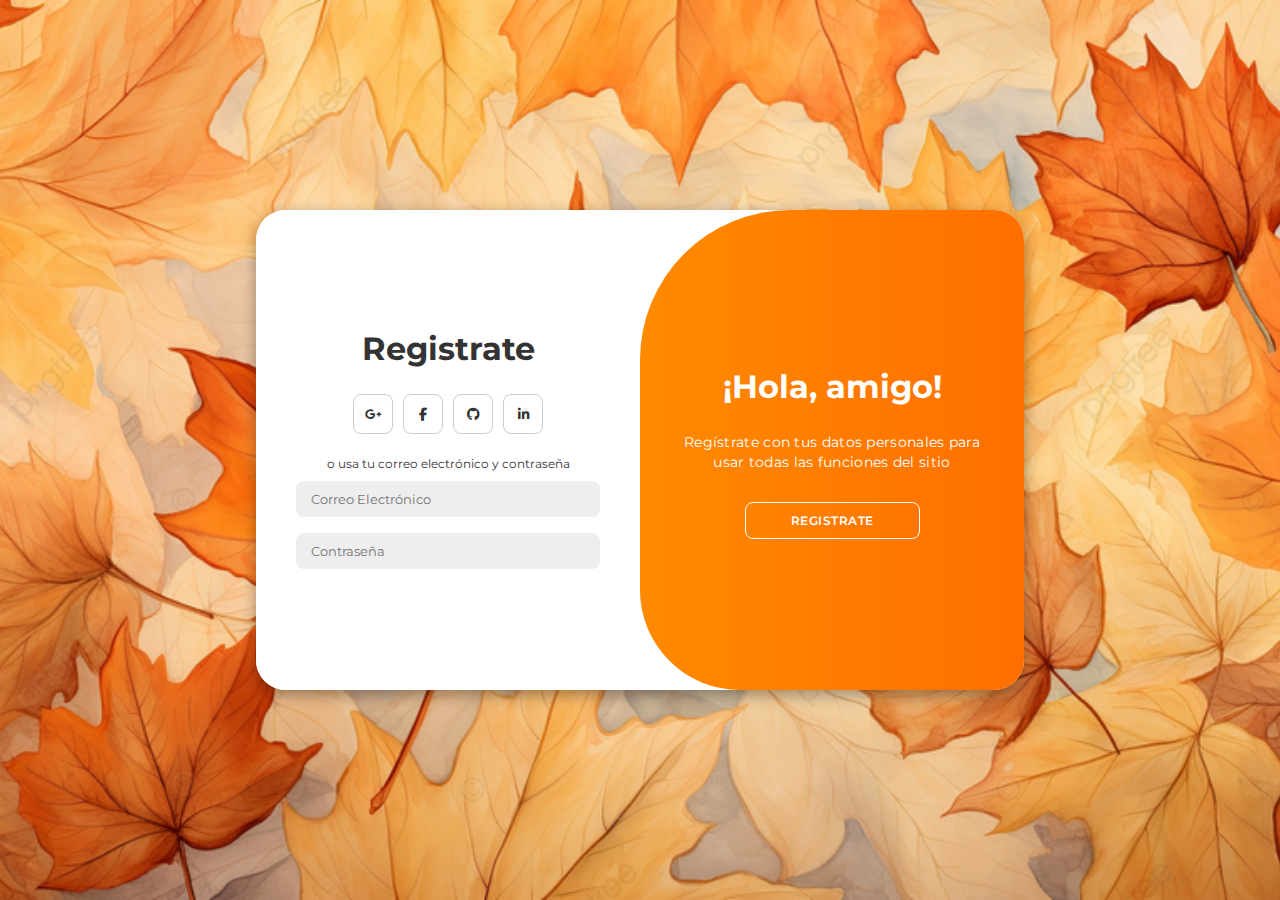
==== commit a22fe45d: "Add files via upload" ====
--- a/index.html
+++ b/index.html
@@ -76,6 +76,18 @@
             </html>
             
     </div>
+    <style>
+        body {
+          /* Ruta de la imagen de fondo */
+          background-image: url('hojas.png');
+          
+          /* Opcional: Estilo del fondo */
+          background-size: cover; /* Ajusta la imagen para cubrir toda la pantalla */
+          background-repeat: no-repeat; /* Evita que la imagen se repita */
+          background-attachment: fixed; /* Mantiene el fondo fijo al hacer scroll */
+          background-position: center; /* Centra la imagen */
+        }
+      </style>
 
     <script src="signup.js"></script>
 </body>
